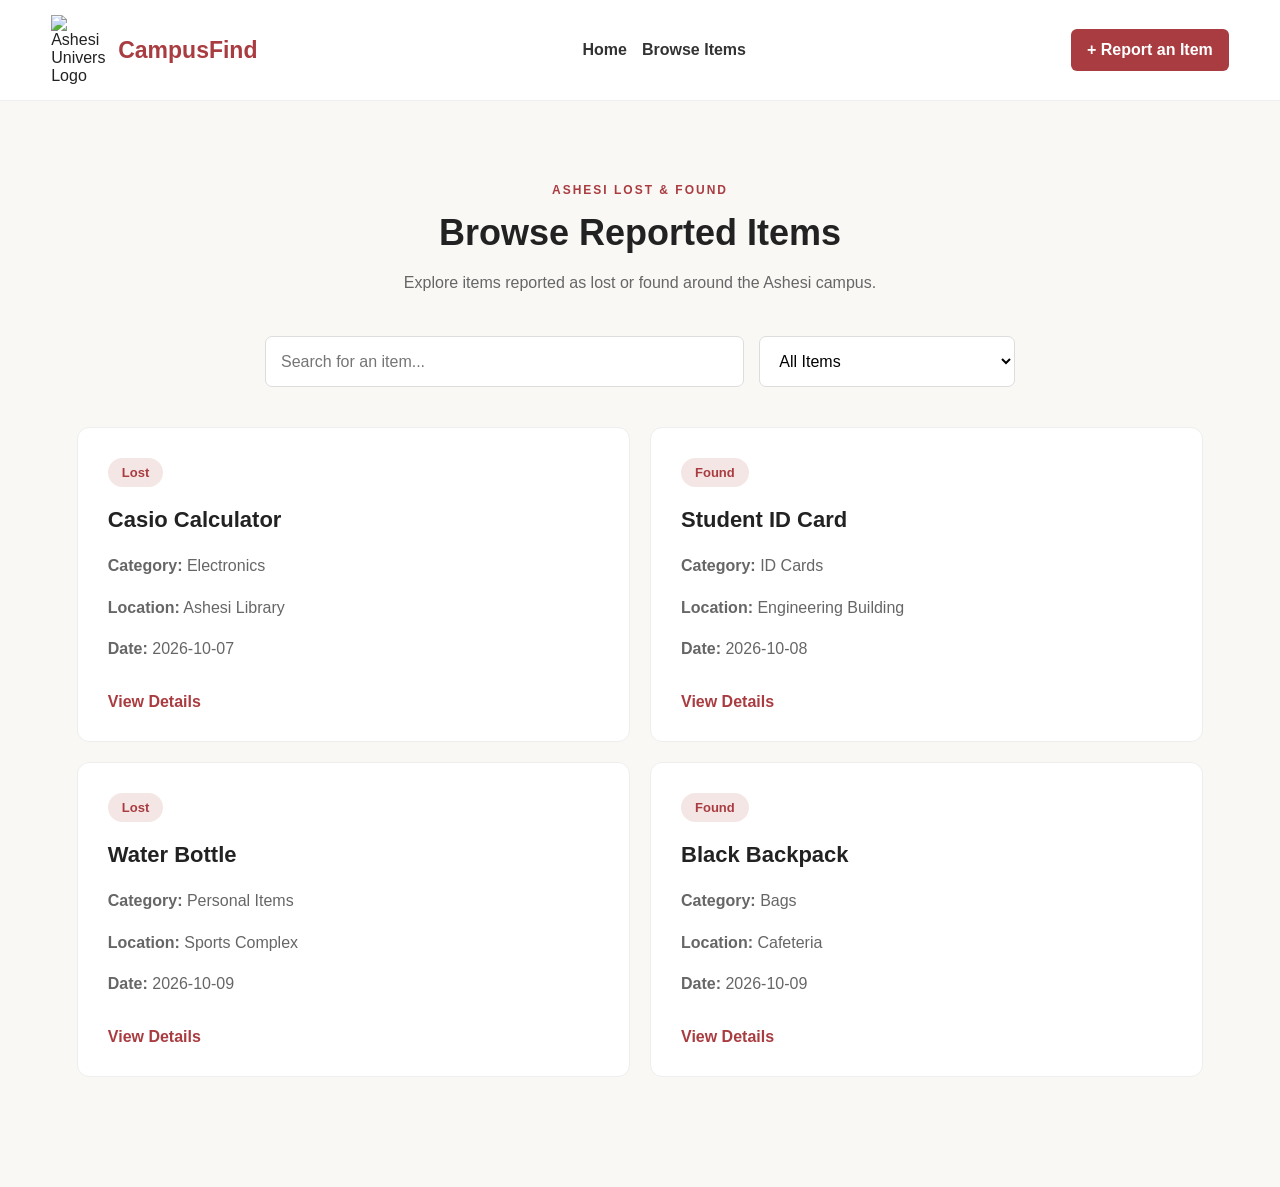
==== browse.html @ fa8e6d2d "Add Browse Items page with search and filtering" ====
<!DOCTYPE html>
<html lang="en">
<head>
    <meta charset="UTF-8">
    <meta name="viewport" content="width=device-width, initial-scale=1.0">

    <title>CampusFind | Ashesi University</title>

    <link rel="stylesheet" href="style.css">
    <script src="data.js" defer></script>
    <script src="script.js" defer></script>
    
</head>
<body>
    <header>
    <nav class="navbar">
        <div class="logo">
            <img src="images/ashesi-logo.png" alt="Ashesi University Logo">
            <span>CampusFind</span>
        </div>

        <button class="menu-toggle" type="button" aria-label="Toggle navigation" aria-expanded="false">
        &#9776;
        </button>

        <ul class="nav-links">
            <li><a href="index.html">Home</a></li>
            <li><a href="browse.html">Browse Items</a></li>
            
        </ul>

        <a href="report.html" class="report-btn">+ Report an Item</a>

    </nav>
    </header>

    <main>
    <section class="browse-section">
        <p class="section-label">ASHESI LOST & FOUND</p>
        <h1>Browse Reported Items</h1>

        <p class="section-description">
            Explore items reported as lost or found
            around the Ashesi campus.
        </p>

        <div class="search-container">
            <input
                type="text"
                id="search-input"
                placeholder="Search for an item..."
                aria-label="Search for an item"
            >

            <select id="type-filter" aria-label="Filter by report type">
                <option value="All">All Items</option>
                <option value="Lost">Lost Items</option>
                <option value="Found">Found Items</option>
            </select>
        </div>

        <div class="items-container" id="browse-items-container">
            <!-- JavaScript will display the items here -->
        </div>
    </section>
</main>

</body>
</html>
---- style.css ----
/* General page styling */
* {
    box-sizing: border-box;
}

body {
    margin: 0;
    font-family: Arial, sans-serif;
    background-color: #ffffff;
    color: #222222;
}

/* Navigation bar */
.navbar {
    display: flex;
    align-items: center;
    justify-content: space-between;
    gap: 20px;
    padding: 15px 4%;
    background-color: white;
    border-bottom: 1px solid #eeeeee;
}
/* Logo */
.logo {
    display: flex;
    align-items: center;
    gap: 12px;
}

.logo img {
    width: 55px;
    height: auto;
}

.logo span {
    font-size: 23px;
    font-weight: bold;
    color: #a93c40;
}

/* Navigation links */
.nav-links {
    display: flex;
    align-items: center;
    gap: 20px;
    list-style: none;
    padding: 0;
    margin: 0;
}

.nav-links a {
    text-decoration: none;
    color: #333333;
    font-weight: bold;
    white-space: nowrap;
}

.nav-links a:hover {
    color: #a93c40;
}

/* Report button */
.report-btn {
    background-color: #a93c40;
    color: white;
    padding: 12px 16px;
    border-radius: 6px;
    text-decoration: none;
    font-weight: bold;
    white-space: nowrap;
}

.report-btn:hover {
    background-color: #842e32;
}


/* Homepage hero section - mobile first */

.hero {
    display: flex;
    flex-direction: column;
    gap: 35px;
    padding: 60px 6%;
    background-color: #faf8f5;
}

.hero-label {
    color: #a93c40;
    font-size: 12px;
    font-weight: bold;
    letter-spacing: 2px;
}

.hero h1 {
    font-size: 38px;
    line-height: 1.2;
    color: #222222;
    margin: 20px 0;
}

.hero-description {
    font-size: 16px;
    line-height: 1.8;
    color: #555555;
    max-width: 500px;
}

.hero-buttons {
    display: flex;
    flex-direction: column;
    gap: 12px;
    margin-top: 28px;
}

.browse-btn,
.hero-report-btn {
    padding: 15px 22px;
    border-radius: 7px;
    text-align: center;
    text-decoration: none;
    font-weight: bold;
}

.browse-btn {
    background-color: #a93c40;
    color: white;
}

.hero-report-btn {
    background-color: white;
    color: #a93c40;
    border: 2px solid #a93c40;
}

.hero-image img {
    width: 100%;
    height: 300px;
    object-fit: cover;
    border-radius: 14px;
}

/* Larger screens */
@media (min-width: 900px) {
    .hero {
        flex-direction: row;
        align-items: center;
        justify-content: space-between;
        padding: 90px 7%;
        gap: 50px;
    }

    .hero-content,
    .hero-image {
        width: 50%;
    }

    .hero h1 {
        font-size: 52px;
    }

    .hero-buttons {
        flex-direction: row;
    }

    .hero-image img {
        height: 420px;
    }
}

/* Mobile navigation */
.navbar {
    flex-wrap: wrap;
}

.menu-toggle {
    display: block;
    background: none;
    border: none;
    color: #a93c40;
    font-size: 28px;
    cursor: pointer;
}

.nav-links {
    display: none;
    flex-direction: column;
    width: 100%;
    gap: 15px;
}

.nav-links.show {
    display: flex;
}

/* Desktop navigation */
@media (min-width: 900px) {
    .navbar {
        flex-wrap: nowrap;
    }

    .menu-toggle {
        display: none;
    }

    .nav-links {
        display: flex;
        flex-direction: row;
        width: auto;
    }
}

/* Mobile navigation improvements */
@media (max-width: 899px) {
    .navbar {
        display: flex;
        flex-wrap: wrap;
        align-items: center;
        justify-content: space-between;
        gap: 12px;
        padding: 15px 5%;
    }

    .logo {
        order: 1;
        gap: 8px;
    }

    .logo img {
        width: 38px;
    }

    .logo span {
        font-size: 20px;
    }

    .menu-toggle {
        order: 2;
    }

    .nav-links {
        order: 4;
        width: 100%;
    }

    .report-btn {
        order: 3;
        width: 100%;
        text-align: center;
        padding: 12px;
    }
}

/* How CampusFind Works */

.how-it-works {
    padding: 75px 6%;
    background-color: white;
    text-align: center;
}

.section-label {
    color: #a93c40;
    font-size: 12px;
    font-weight: bold;
    letter-spacing: 2px;
}

.how-it-works h2 {
    font-size: 32px;
    margin: 15px 0;
}

.section-description {
    color: #666666;
    line-height: 1.7;
    max-width: 550px;
    margin: 0 auto 40px;
}

.steps-container {
    display: flex;
    flex-direction: column;
    gap: 20px;
}

.step-card {
    background-color: #faf8f5;
    padding: 35px 25px;
    border-radius: 12px;
    border: 1px solid #eeeeee;
    text-align: left;
}

.step-number {
    color: #a93c40;
    font-size: 32px;
    font-weight: bold;
}

.step-card h3 {
    font-size: 21px;
    margin: 20px 0 12px;
}

.step-card p {
    color: #666666;
    line-height: 1.7;
    margin: 0;
}

/* Larger screens */
@media (min-width: 900px) {
    .steps-container {
        flex-direction: row;
    }

    .step-card {
        flex: 1;
    }

    .how-it-works h2 {
        font-size: 40px;
    }
}

/* Interactive card effect */
.step-card {
    transition: transform 0.3s ease, box-shadow 0.3s ease;
}

.step-card:hover {
    transform: translateY(-5px);
    box-shadow: 0 8px 20px rgba(0, 0, 0, 0.08);
}

/* Recently Reported Items */

.recent-items {
    padding: 75px 6%;
    background-color: #faf8f5;
    text-align: center;
}

.recent-items h2 {
    font-size: 32px;
    margin: 15px 0;
}

.items-container {
    display: flex;
    flex-direction: column;
    gap: 20px;
    margin: 40px 0;
}

.item-card {
    background-color: white;
    padding: 30px;
    border: 1px solid #eeeeee;
    border-radius: 12px;
    text-align: left;
    transition: transform 0.3s ease, box-shadow 0.3s ease;
}

.item-card:hover {
    transform: translateY(-5px);
    box-shadow: 0 8px 20px rgba(0, 0, 0, 0.08);
}

.item-type {
    display: inline-block;
    padding: 7px 14px;
    background-color: #f5e6e6;
    color: #a93c40;
    border-radius: 20px;
    font-size: 13px;
    font-weight: bold;
}

.item-card h3 {
    font-size: 22px;
    margin: 20px 0;
}

.item-card p {
    color: #666666;
    line-height: 1.6;
}

.details-link {
    display: inline-block;
    margin-top: 15px;
    color: #a93c40;
    text-decoration: none;
    font-weight: bold;
}

.details-link:hover {
    text-decoration: underline;
}

@media (min-width: 900px) {
    .items-container {
        flex-direction: row;
        flex-wrap: wrap;
    }

    .item-card {
        flex: 1 1 40%;
    }

    .recent-items h2 {
        font-size: 40px;
    }
}

/* Browse Items page */

.browse-section {
    padding: 70px 6%;
    background-color: #faf8f5;
    min-height: 80vh;
    text-align: center;
}

.browse-section h1 {
    font-size: 36px;
    margin: 15px 0;
}

.search-container {
    display: flex;
    flex-direction: column;
    gap: 15px;
    max-width: 750px;
    margin: 35px auto;
}

.search-container input,
.search-container select {
    padding: 15px;
    font-size: 16px;
    border: 1px solid #dddddd;
    border-radius: 7px;
    background-color: white;
    width: 100%;
}

.search-container input:focus,
.search-container select:focus {
    outline: 2px solid #a93c40;
}

@media (min-width: 768px) {
    .search-container {
        flex-direction: row;
    }

    .search-container input {
        flex: 2;
    }

    .search-container select {
        flex: 1;
    }
}
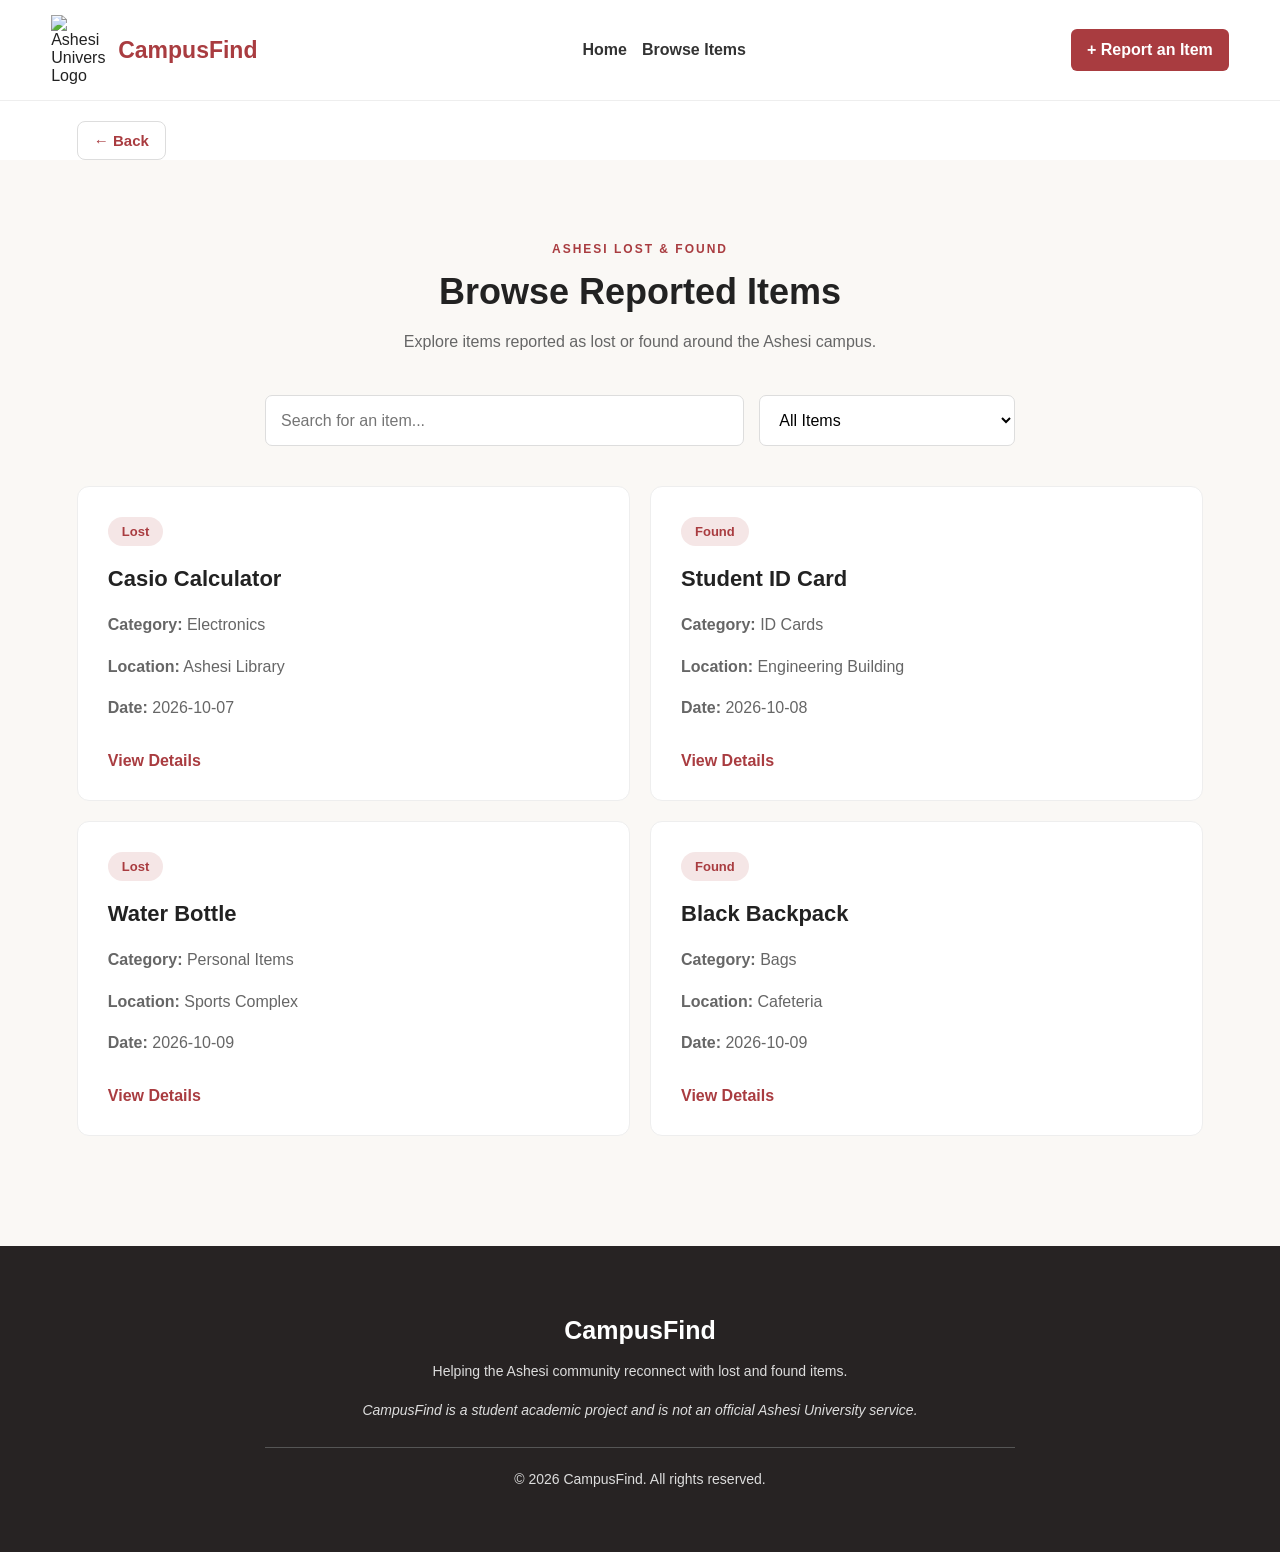
==== commit aac990ff: "Add footer, back navigation and responsive improvements" ====
--- a/browse.html
+++ b/browse.html
@@ -32,7 +32,10 @@
         <a href="report.html" class="report-btn">+ Report an Item</a>
 
     </nav>
-    </header>
+    
+    <button class="back-button" type="button" onclick="goBack()">
+    &#8592; Back
+    </button>
 
     <main>
     <section class="browse-section">
@@ -65,5 +68,25 @@
     </section>
 </main>
 
+<footer class="site-footer">
+    <div class="footer-content">
+        <h3>CampusFind</h3>
+
+        <p>
+            Helping the Ashesi community reconnect
+            with lost and found items.
+        </p>
+
+        <p class="footer-disclaimer">
+            CampusFind is a student academic project
+            and is not an official Ashesi University service.
+        </p>
+
+        <p class="footer-copyright">
+            &copy; 2026 CampusFind. All rights reserved.
+        </p>
+    </div>
+</footer>
+
 </body>
 </html>
--- a/style.css
+++ b/style.css
@@ -464,4 +464,197 @@
     .search-container select {
         flex: 1;
     }
+}
+
+/* Report an Item page */
+
+.report-section {
+    padding: 70px 6%;
+    background-color: #faf8f5;
+    min-height: 80vh;
+    text-align: center;
+}
+
+.report-section h1 {
+    font-size: 36px;
+    margin: 15px 0;
+}
+
+#report-form {
+    max-width: 650px;
+    margin: 40px auto;
+    padding: 35px;
+    background-color: white;
+    border-radius: 12px;
+    text-align: left;
+    box-shadow: 0 5px 20px rgba(0, 0, 0, 0.05);
+}
+
+.form-group {
+    margin-bottom: 22px;
+}
+
+.form-group label {
+    display: block;
+    margin-bottom: 8px;
+    font-weight: bold;
+}
+
+.form-group input,
+.form-group select,
+.form-group textarea {
+    width: 100%;
+    padding: 14px;
+    border: 1px solid #dddddd;
+    border-radius: 7px;
+    font-size: 16px;
+    font-family: inherit;
+}
+
+.form-group input:focus,
+.form-group select:focus,
+.form-group textarea:focus {
+    outline: 2px solid #a93c40;
+}
+
+.submit-btn {
+    width: 100%;
+    padding: 15px;
+    background-color: #a93c40;
+    color: white;
+    border: none;
+    border-radius: 7px;
+    font-size: 16px;
+    font-weight: bold;
+    cursor: pointer;
+}
+
+.submit-btn:hover {
+    background-color: #872f33;
+}
+
+#form-message {
+    margin-top: 20px;
+    text-align: center;
+    font-weight: bold;
+}
+
+@media (max-width: 600px) {
+    #report-form {
+        padding: 22px;
+    }
+}
+
+/* Item Details page */
+
+.details-section {
+    padding: 70px 6%;
+    background-color: #faf8f5;
+    min-height: 80vh;
+    text-align: center;
+}
+
+.details-section h1 {
+    font-size: 36px;
+    margin: 15px 0;
+}
+
+#item-details-container {
+    max-width: 650px;
+    margin: 40px auto;
+}
+
+.back-link {
+    display: inline-block;
+    color: #a93c40;
+    text-decoration: none;
+    font-weight: bold;
+    margin-top: 15px;
+}
+
+.back-link:hover {
+    text-decoration: underline;
+}
+
+/* Item Details card improvements */
+
+#item-details-container .item-card {
+    padding: 35px;
+    border-left: 5px solid #a93c40;
+    border-radius: 12px;
+}
+
+#item-details-container .item-card h2 {
+    font-size: 28px;
+    margin: 20px 0;
+    color: #222222;
+}
+
+#item-details-container .item-card p {
+    margin-bottom: 14px;
+    line-height: 1.7;
+}
+
+#item-details-container .item-card strong {
+    color: #333333;
+}
+
+
+/* CampusFind Footer */
+
+.site-footer {
+    background-color: #272323;
+    color: white;
+    padding: 45px 6%;
+    text-align: center;
+}
+
+.footer-content {
+    max-width: 750px;
+    margin: 0 auto;
+}
+
+.footer-content h3 {
+    font-size: 25px;
+    margin-bottom: 15px;
+    color: white;
+}
+
+.footer-content p {
+    font-size: 14px;
+    line-height: 1.7;
+    margin-bottom: 15px;
+    color: #dddddd;
+}
+
+.footer-disclaimer {
+    font-style: italic;
+}
+
+.footer-copyright {
+    border-top: 1px solid #555555;
+    padding-top: 20px;
+    margin-top: 25px;
+}
+
+
+/* Back Button */
+
+.back-button {
+    display: inline-flex;
+    align-items: center;
+    margin: 20px 6% 0;
+    padding: 10px 16px;
+    background-color: transparent;
+    border: 1px solid #dddddd;
+    border-radius: 8px;
+    color: #a93c40;
+    font-size: 15px;
+    font-weight: bold;
+    cursor: pointer;
+    transition: background-color 0.3s ease;
+}
+
+.back-button:hover {
+    background-color: #f5e6e6;
 }
